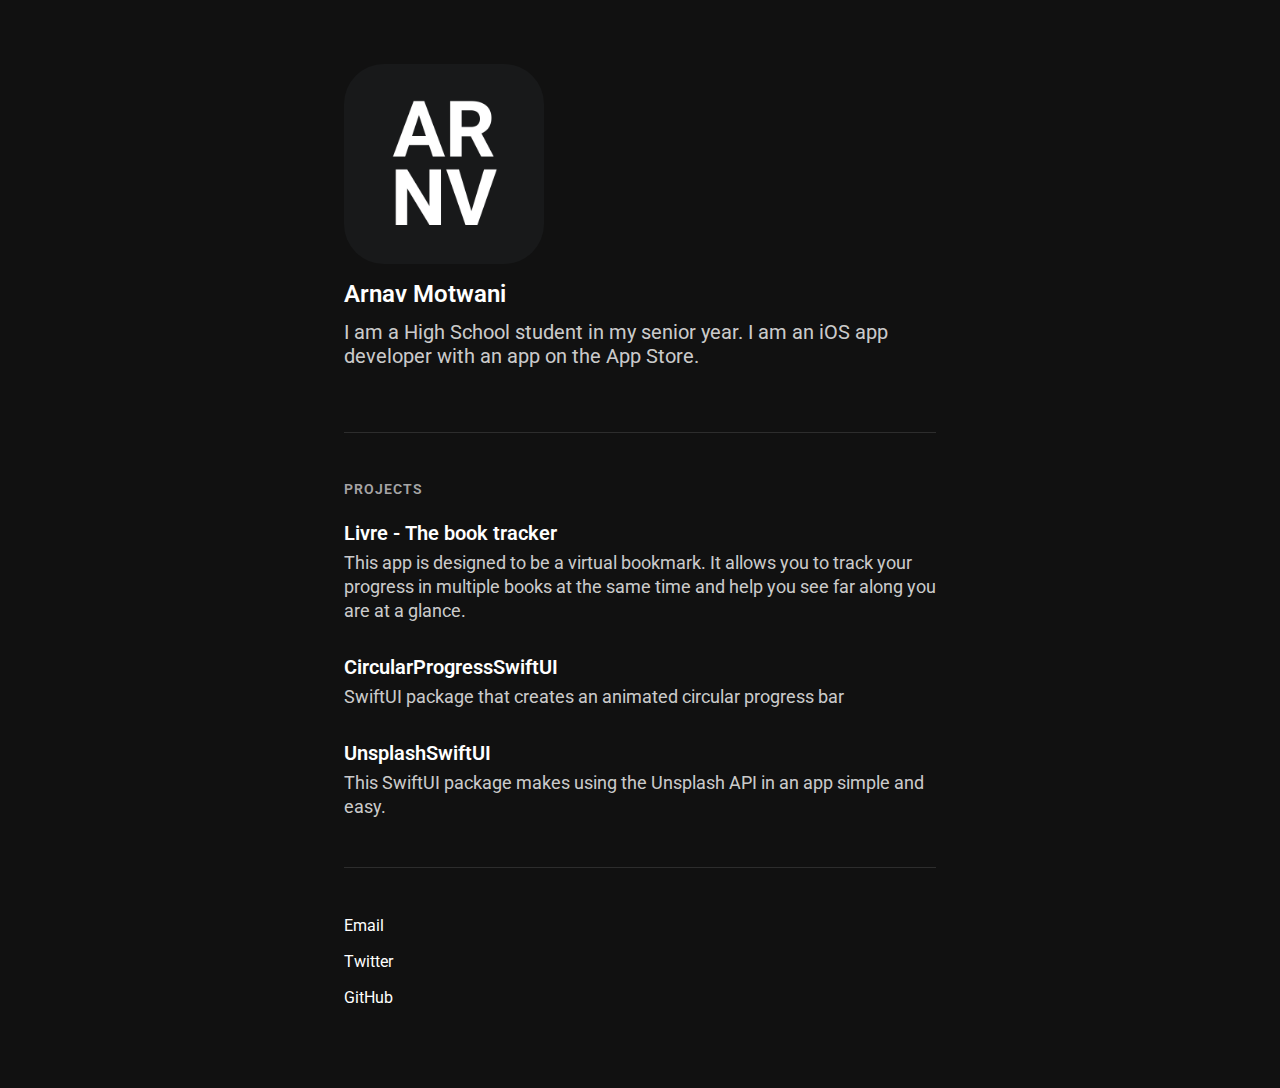
==== index.html @ e4a694ac "First commit" ====
<!DOCTYPE html>
<html>
    <head>
        <meta charset="utf-8">
        <meta name="viewport" content="width=device-width" />
        <title>ARNV</title>
	    <link rel="stylesheet" href="style.css">
    </head>
    <body>
        <div id="content">
            <div class="section">
                <img src="Images/Logo.png" class="me">
                <h1>Arnav Motwani</h1>
                <h2>I am a High School student in my senior year. I am an iOS app developer with an app on the App Store.</h2>
            </div>

            <div class="section">
                <h6>Projects</h6>

                <ul>
                    <li>
                        <h3><a href="./livre.html">Livre - The book tracker</a></h3>
                        <p>This app is designed to be a virtual bookmark. It allows you to track your progress in multiple books at the same time and help you see far along you are at a glance.</p>
                    </li>
                    <li>
                        <h3><a href="https://github.com/ArnavMotwani/CircularProgressSwiftUI">CircularProgressSwiftUI</a></h3>
                        <p>SwiftUI package that creates an animated circular progress bar</p>
                    </li>
                    <li>
                        <h3><a href="https://github.com/ArnavMotwani/UnsplashSwiftUI">UnsplashSwiftUI</a></h3>
                        <p>This SwiftUI package makes using the Unsplash API in an app simple and easy.</p>
                    </li>
                </ul>
            </div>

            <div class="section links">
                    <a href="mailto:arnavmotwani77@gmail.com" class="link">Email</a>
                    <a href="https://twitter.com/arnav_motwani" class="link">Twitter</a>
                    <a href="https://github.com/ArnavMotwani" class="link">GitHub</a>
            </div>
        </div>
    </body>
</html>
---- style.css ----
@import url('https://fonts.googleapis.com/css2?family=Roboto&display=swap');
html { font-family: 'Roboto', sans-serif; }

* {
	margin: 0;
	padding: 0;
	list-style: none;
	text-decoration: none;
	box-sizing: border-box;
}
body {
  background: #111;
  -webkit-font-smoothing: antialiased;
}
a {
	color: inherit;
}
a:hover {
	text-decoration: underline;
}
#content {
	max-width: 640px;
	margin: 0 auto;
	padding: 64px 24px;
}
.section {
	padding-bottom: 48px;
	margin-bottom: 48px;
	border-bottom: 1px solid rgba(255, 255, 255, 0.12);
}
.section:last-of-type {
	border-bottom: 0;
	padding-bottom: 0;
	margin-bottom: 0;
}
.me {
	width: 200px;
	height: 200px;
	border-radius: 40px;
	margin-bottom: 12px;
}
h1 {
	font-weight: 600;
	font-size: 24px;
	color: #FFFFFF;
	margin-bottom: 12px;
}
h2 {
	font-weight: 400;
	font-size: 20px;
	line-height: 24px;
	color: rgba(255, 255, 255, 0.8);
	margin-bottom: 16px;
}
.link {
	font-size: 16px;
	line-height: 20px;
	color: #fff;
	margin-right: 12px;
}
.links .link {
	margin-right: 0;
	display: block;
	margin-bottom: 16px;
}
h6 {
	font-weight: 600;
	font-size: 14px;
	color: rgba(255, 255, 255, 0.64);
	margin-bottom: 24px;
	text-transform: uppercase;
	letter-spacing: 1px;
}
h3 {
	font-weight: 600;
	font-size: 20px;
	line-height: 24px;
	color: #FFFFFF;
	margin-bottom: 6px;
}
p {
	font-size: 18px;
	line-height: 24px;
	color: rgba(255, 255, 255, 0.8);
}

ul li {
	margin-bottom: 32px;
}
ul li:last-of-type {
	margin-bottom: 0;
}
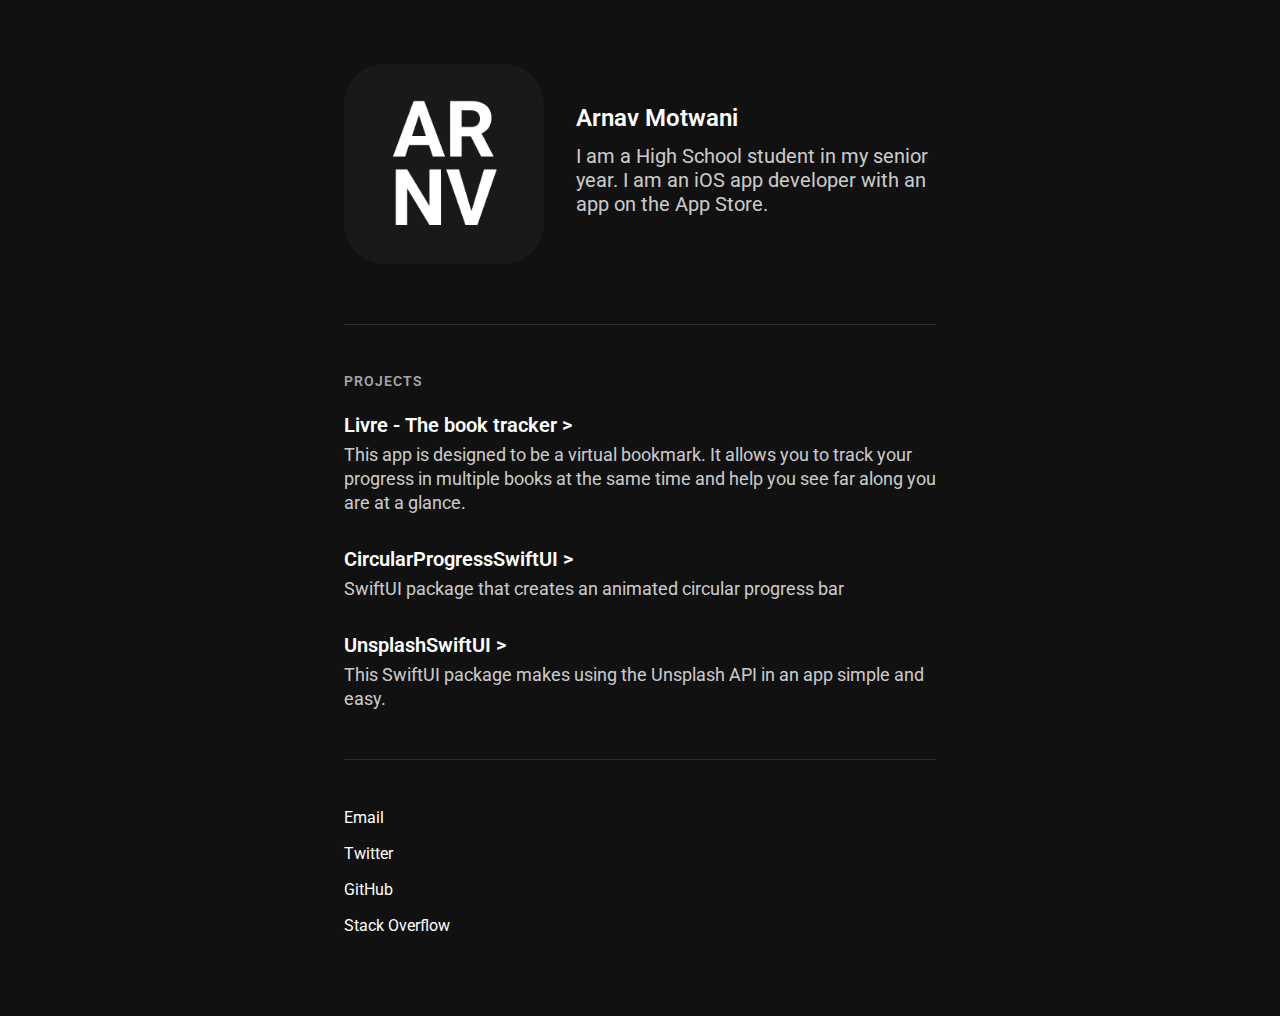
==== commit 4206d7f5: "Updated index.html, livre.html and style.css." ====
--- a/index.html
+++ b/index.html
@@ -8,10 +8,12 @@
     </head>
     <body>
         <div id="content">
-            <div class="section">
-                <img src="Images/Logo.png" class="me">
+            <div class="section section-horizontal">
+              <img src="Images/Logo.png" class="img">
+              <div class="description">
                 <h1>Arnav Motwani</h1>
                 <h2>I am a High School student in my senior year. I am an iOS app developer with an app on the App Store.</h2>
+              </div>
             </div>
 
             <div class="section">
@@ -19,15 +21,15 @@
 
                 <ul>
                     <li>
-                        <h3><a href="./livre.html">Livre - The book tracker</a></h3>
+                        <h3><a href="./livre.html">Livre - The book tracker ></a></h3>
                         <p>This app is designed to be a virtual bookmark. It allows you to track your progress in multiple books at the same time and help you see far along you are at a glance.</p>
                     </li>
                     <li>
-                        <h3><a href="https://github.com/ArnavMotwani/CircularProgressSwiftUI">CircularProgressSwiftUI</a></h3>
+                        <h3><a href="https://github.com/ArnavMotwani/CircularProgressSwiftUI">CircularProgressSwiftUI ></a></h3>
                         <p>SwiftUI package that creates an animated circular progress bar</p>
                     </li>
                     <li>
-                        <h3><a href="https://github.com/ArnavMotwani/UnsplashSwiftUI">UnsplashSwiftUI</a></h3>
+                        <h3><a href="https://github.com/ArnavMotwani/UnsplashSwiftUI">UnsplashSwiftUI ></a></h3>
                         <p>This SwiftUI package makes using the Unsplash API in an app simple and easy.</p>
                     </li>
                 </ul>
@@ -37,6 +39,7 @@
                     <a href="mailto:arnavmotwani77@gmail.com" class="link">Email</a>
                     <a href="https://twitter.com/arnav_motwani" class="link">Twitter</a>
                     <a href="https://github.com/ArnavMotwani" class="link">GitHub</a>
+                    <a href="https://stackoverflow.com/users/12939143/arnav-motwani" class="link">Stack Overflow</a>
             </div>
         </div>
     </body>
--- a/style.css
+++ b/style.css
@@ -33,11 +33,33 @@
 	padding-bottom: 0;
 	margin-bottom: 0;
 }
-.me {
+.img {
 	width: 200px;
 	height: 200px;
 	border-radius: 40px;
 	margin-bottom: 12px;
+}
+.screenshot {
+	width: 138px;
+	height: 298.6667px;
+	border-radius: 20px;
+	margin-bottom: 12px;
+	margin-right: 10px;
+}
+.section-horizontal {
+  display: flex;
+}
+
+.description {
+  margin-left: 32px;
+  margin-top: 40px;
+}
+.app {
+  margin-left: 32px;
+  margin-top: 30px;
+}
+.navigation {
+	margin-bottom: 48px;
 }
 h1 {
 	font-weight: 600;
